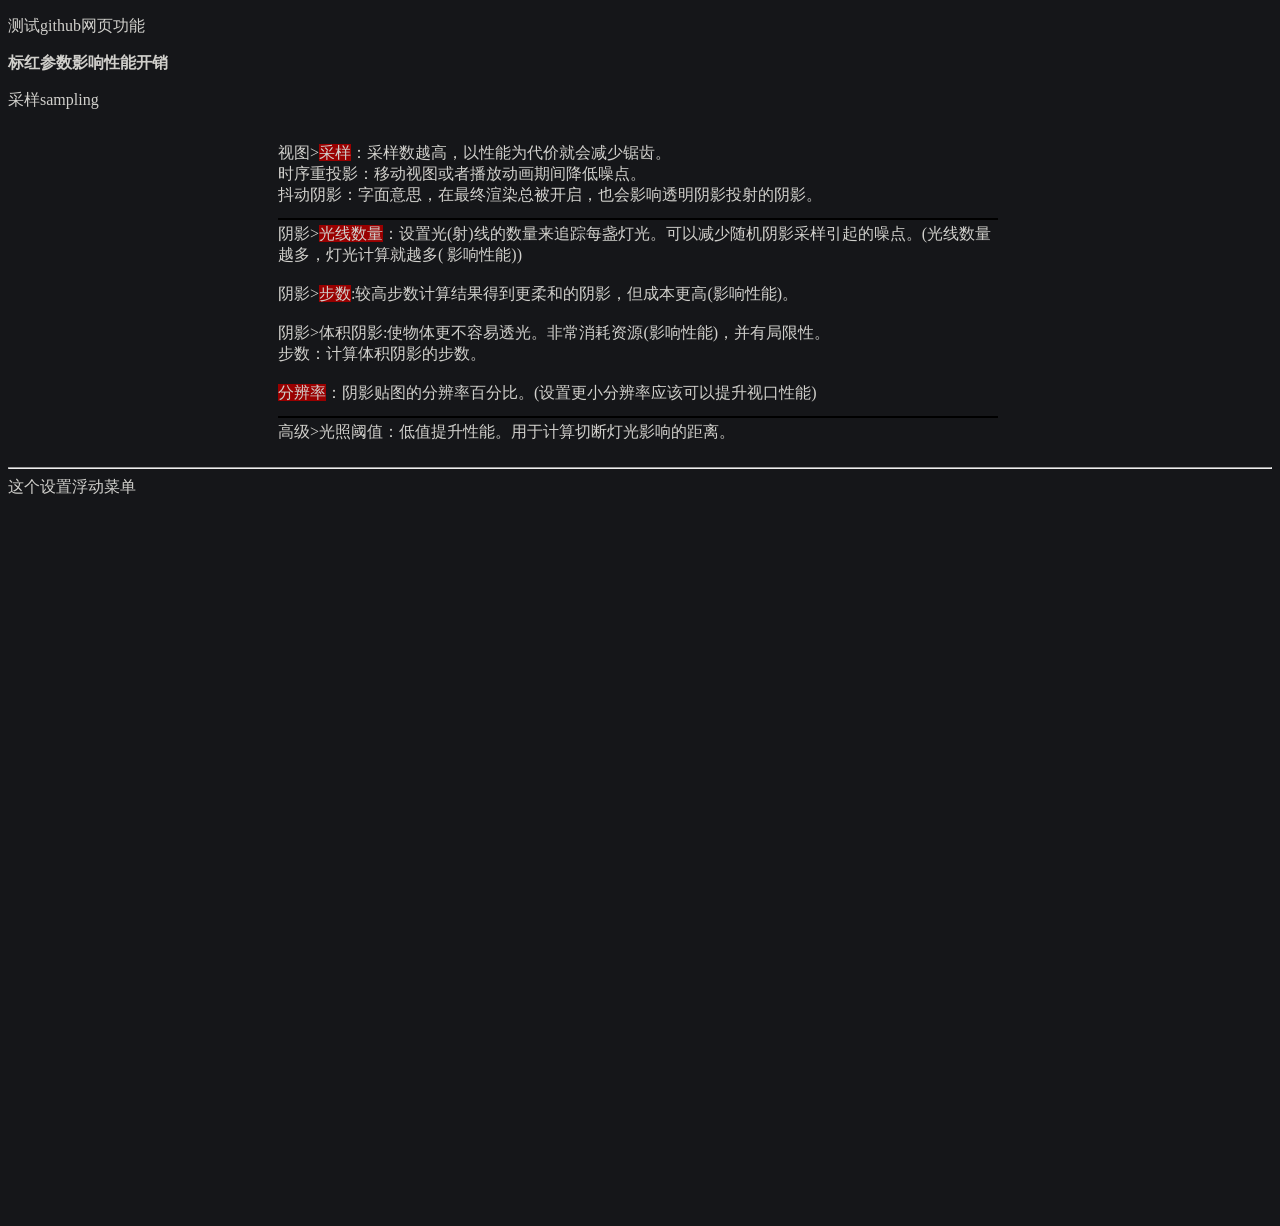
==== index.html @ 831bd13d "updat html2" ====
<!DOCTYPE html>
<!-- saved from url=(0074)http://127.0.0.1:8848/ZenUV%E7%BD%91%E9%A1%B5%E6%96%87%E6%A1%A3/index.html -->
<html><head><meta http-equiv="Content-Type" content="text/html; charset=UTF-8"><style class="darkreader darkreader--fallback" media="screen"></style><style class="darkreader darkreader--text" media="screen"></style><style class="darkreader darkreader--invert" media="screen"></style><style class="darkreader darkreader--inline" media="screen">[data-darkreader-inline-bgcolor] {
  background-color: var(--darkreader-inline-bgcolor) !important;
}
[data-darkreader-inline-bgimage] {
  background-image: var(--darkreader-inline-bgimage) !important;
}
[data-darkreader-inline-border] {
  border-color: var(--darkreader-inline-border) !important;
}
[data-darkreader-inline-border-bottom] {
  border-bottom-color: var(--darkreader-inline-border-bottom) !important;
}
[data-darkreader-inline-border-left] {
  border-left-color: var(--darkreader-inline-border-left) !important;
}
[data-darkreader-inline-border-right] {
  border-right-color: var(--darkreader-inline-border-right) !important;
}
[data-darkreader-inline-border-top] {
  border-top-color: var(--darkreader-inline-border-top) !important;
}
[data-darkreader-inline-boxshadow] {
  box-shadow: var(--darkreader-inline-boxshadow) !important;
}
[data-darkreader-inline-color] {
  color: var(--darkreader-inline-color) !important;
}
[data-darkreader-inline-fill] {
  fill: var(--darkreader-inline-fill) !important;
}
[data-darkreader-inline-stroke] {
  stroke: var(--darkreader-inline-stroke) !important;
}
[data-darkreader-inline-outline] {
  outline-color: var(--darkreader-inline-outline) !important;
}</style><style class="darkreader darkreader--user-agent" media="screen">html {
    background-color: #151619 !important;
}
html, body, input, textarea, select, button {
    background-color: #151619;
}
html, body, input, textarea, select, button {
    border-color: #4e4e4e;
    color: #d1d0cc;
}
a {
    color: #2e83e6;
}
table {
    border-color: #444444;
}
::placeholder {
    color: #a7a29b;
}
::selection {
    background-color: #0053b8;
    color: #e6e6e6;
}
::-moz-selection {
    background-color: #0053b8;
    color: #e6e6e6;
}
input:-webkit-autofill,
textarea:-webkit-autofill,
select:-webkit-autofill {
    background-color: #4c5200 !important;
    color: #d1d0cc !important;
}
::-webkit-scrollbar {
    background-color: #18191e;
    color: #b0ada7;
}
::-webkit-scrollbar-thumb {
    background-color: #21262e;
}
::-webkit-scrollbar-thumb:hover {
    background-color: #262d38;
}
::-webkit-scrollbar-thumb:active {
    background-color: #2b3747;
}
::-webkit-scrollbar-corner {
    background-color: #151619;
}
* {
    scrollbar-color: #21262e #18191e;
}</style>
		
		<title></title>
		<style>
		  .container {
		    display: flex;
		    align-items:flex-start;
		  }
		  
		  .border-box {
		    border-bottom: 2px solid black; /* 设置边框样式 */
		    height: 2px; /* 设置高度 */
		    width: 720px; /* 设置宽度 */
		    display: inline-block; /* 使div作为行内块显示 */
		  }
		  
		  img {
		    margin-right: 20px; /* 控制图像和文本之间的距离 */
		  }
		  
		  .scroller {
		                width: 720px;
		                height: 300px;
		                overflow-y: scroll;
		                scrollbar-color: rebeccapurple green;
		                scrollbar-width: thin;
		              }
		  .centered-content {
		      width: 90%; /* 设置内容区域的宽度 */
		      margin-left: auto; /* 左边距设置为自动 */
		      margin-right: auto; /* 右边距设置为自动 */
		    }

		</style><style class="darkreader darkreader--sync" media="screen"></style>
	<style class="darkreader darkreader--override" media="screen">.jfk-bubble {
    background-color: #000000 !important;
}
.vimvixen-hint {
    background-color: #6f4b00 !important;
    border-color: #c29e11 !important;
    color: #dbd1b4 !important;
}</style></head>
	<body>

		<p>测试github网页功能 <!-- <a href="1.png" download>下载文件</a> --></p>
		<p><strong>标红参数影响性能开销</strong></p>
		<p>采样sampling</p>
		<div class="container">
		  
		  <img src="./index_files/sampling.png" alt="示例图片" title="采样" width="250px">
		
		  <p class="scroller">
			  视图&gt;<span style="background-color: rgb(170, 0, 0); --darkreader-inline-bgcolor: #990000;" data-darkreader-inline-bgcolor="">采样</span>：采样数越高，以性能为代价就会减少锯齿。<br>
			  时序重投影：移动视图或者播放动画期间降低噪点。<br>
			  抖动阴影：字面意思，在最终渲染总被开启，也会影响透明阴影投射的阴影。<br>
			  <span class="border-box"></span>
			  阴影&gt;<span style="background-color: rgb(170, 0, 0); --darkreader-inline-bgcolor: #990000;" data-darkreader-inline-bgcolor="">光线数量</span>：设置光(射)线的数量来追踪每盏灯光。可以减少随机阴影采样引起的噪点。(光线数量越多，灯光计算就越多( 影响性能))<br><br>
			  阴影&gt;<span style="background-color: rgb(170, 0, 0); --darkreader-inline-bgcolor: #990000;" data-darkreader-inline-bgcolor="">步数</span>:较高步数计算结果得到更柔和的阴影，但成本更高(影响性能)。<br><br>
			  阴影&gt;体积阴影:使物体更不容易透光。非常消耗资源(影响性能)，并有局限性。<br>步数：计算体积阴影的步数。<br><br>
			  <span style="background-color: rgb(170, 0, 0); --darkreader-inline-bgcolor: #990000;" data-darkreader-inline-bgcolor="">分辨率</span>：阴影贴图的分辨率百分比。(设置更小分辨率应该可以提升视口性能)
			  <span class="border-box"></span>
			  高级&gt;光照阈值：低值提升性能。用于计算切断灯光影响的距离。<br><br><br><br><br><br><br><br><br><br>
		  </p>

		</div>
		<hr>
		<div>这个设置浮动菜单</div>
<br><br><br><br><br><br><br><br><br><br><br><br><br><br><br><br><br><br><br><br><br><br><br><br><br><br><br><br><br><br><br><br><br><br><br><br><br><br><br><br>
	<script>document.write('<script src="//' + (location.host || 'localhost').split(':')[0] + ':35929/livereload.js?snipver=1"></' + 'script>')</script><script src="./index_files/livereload.js.下载"></script><script>document.addEventListener('LiveReloadDisconnect', function() { setTimeout(function() { window.location.reload(); }, 500); })</script>

</body></html>
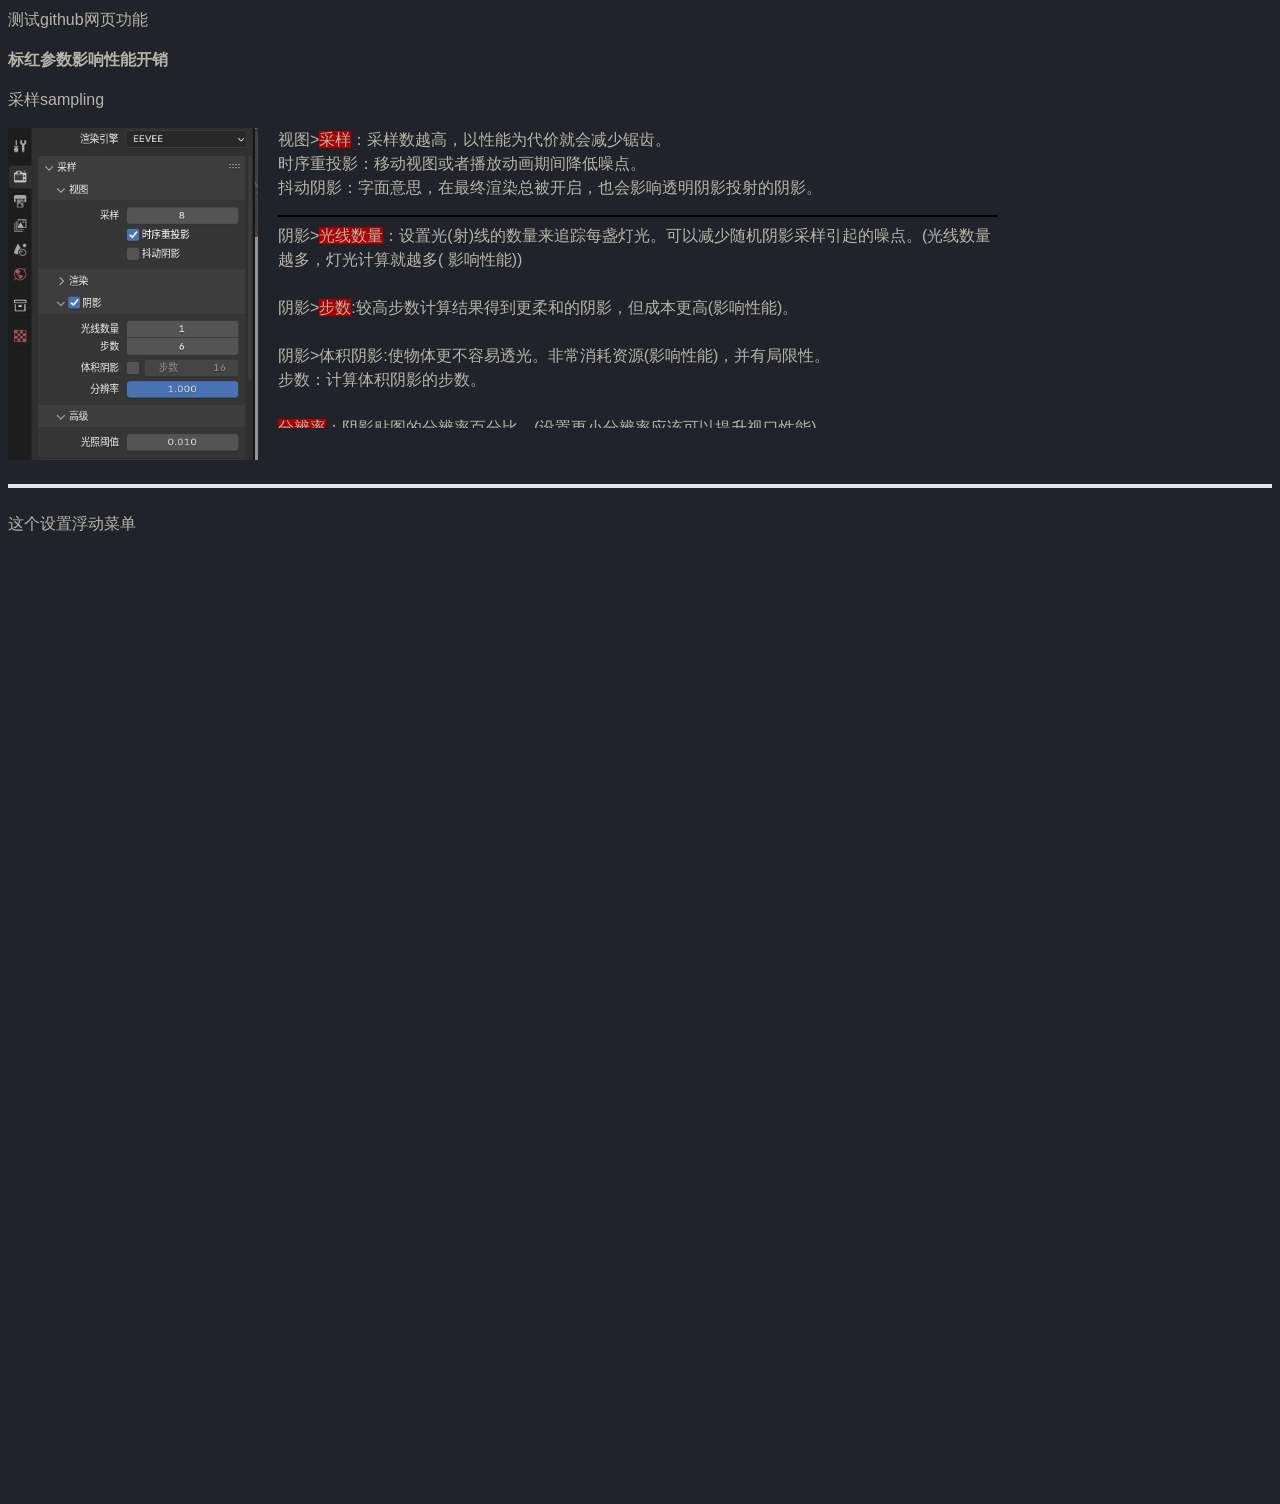
==== commit 1c854d31: "update html3" ====
--- a/index.html
+++ b/index.html
@@ -1,159 +1,70 @@
 <!DOCTYPE html>
-<!-- saved from url=(0074)http://127.0.0.1:8848/ZenUV%E7%BD%91%E9%A1%B5%E6%96%87%E6%A1%A3/index.html -->
-<html><head><meta http-equiv="Content-Type" content="text/html; charset=UTF-8"><style class="darkreader darkreader--fallback" media="screen"></style><style class="darkreader darkreader--text" media="screen"></style><style class="darkreader darkreader--invert" media="screen"></style><style class="darkreader darkreader--inline" media="screen">[data-darkreader-inline-bgcolor] {
-  background-color: var(--darkreader-inline-bgcolor) !important;
-}
-[data-darkreader-inline-bgimage] {
-  background-image: var(--darkreader-inline-bgimage) !important;
-}
-[data-darkreader-inline-border] {
-  border-color: var(--darkreader-inline-border) !important;
-}
-[data-darkreader-inline-border-bottom] {
-  border-bottom-color: var(--darkreader-inline-border-bottom) !important;
-}
-[data-darkreader-inline-border-left] {
-  border-left-color: var(--darkreader-inline-border-left) !important;
-}
-[data-darkreader-inline-border-right] {
-  border-right-color: var(--darkreader-inline-border-right) !important;
-}
-[data-darkreader-inline-border-top] {
-  border-top-color: var(--darkreader-inline-border-top) !important;
-}
-[data-darkreader-inline-boxshadow] {
-  box-shadow: var(--darkreader-inline-boxshadow) !important;
-}
-[data-darkreader-inline-color] {
-  color: var(--darkreader-inline-color) !important;
-}
-[data-darkreader-inline-fill] {
-  fill: var(--darkreader-inline-fill) !important;
-}
-[data-darkreader-inline-stroke] {
-  stroke: var(--darkreader-inline-stroke) !important;
-}
-[data-darkreader-inline-outline] {
-  outline-color: var(--darkreader-inline-outline) !important;
-}</style><style class="darkreader darkreader--user-agent" media="screen">html {
-    background-color: #151619 !important;
-}
-html, body, input, textarea, select, button {
-    background-color: #151619;
-}
-html, body, input, textarea, select, button {
-    border-color: #4e4e4e;
-    color: #d1d0cc;
-}
-a {
-    color: #2e83e6;
-}
-table {
-    border-color: #444444;
-}
-::placeholder {
-    color: #a7a29b;
-}
-::selection {
-    background-color: #0053b8;
-    color: #e6e6e6;
-}
-::-moz-selection {
-    background-color: #0053b8;
-    color: #e6e6e6;
-}
-input:-webkit-autofill,
-textarea:-webkit-autofill,
-select:-webkit-autofill {
-    background-color: #4c5200 !important;
-    color: #d1d0cc !important;
-}
-::-webkit-scrollbar {
-    background-color: #18191e;
-    color: #b0ada7;
-}
-::-webkit-scrollbar-thumb {
-    background-color: #21262e;
-}
-::-webkit-scrollbar-thumb:hover {
-    background-color: #262d38;
-}
-::-webkit-scrollbar-thumb:active {
-    background-color: #2b3747;
-}
-::-webkit-scrollbar-corner {
-    background-color: #151619;
-}
-* {
-    scrollbar-color: #21262e #18191e;
-}</style>
-		
-		<title></title>
-		<style>
-		  .container {
-		    display: flex;
-		    align-items:flex-start;
-		  }
-		  
-		  .border-box {
-		    border-bottom: 2px solid black; /* 设置边框样式 */
-		    height: 2px; /* 设置高度 */
-		    width: 720px; /* 设置宽度 */
-		    display: inline-block; /* 使div作为行内块显示 */
-		  }
-		  
-		  img {
-		    margin-right: 20px; /* 控制图像和文本之间的距离 */
-		  }
-		  
-		  .scroller {
-		                width: 720px;
-		                height: 300px;
-		                overflow-y: scroll;
-		                scrollbar-color: rebeccapurple green;
-		                scrollbar-width: thin;
-		              }
-		  .centered-content {
-		      width: 90%; /* 设置内容区域的宽度 */
-		      margin-left: auto; /* 左边距设置为自动 */
-		      margin-right: auto; /* 右边距设置为自动 */
-		    }
-
-		</style><style class="darkreader darkreader--sync" media="screen"></style>
-	<style class="darkreader darkreader--override" media="screen">.jfk-bubble {
-    background-color: #000000 !important;
-}
-.vimvixen-hint {
-    background-color: #6f4b00 !important;
-    border-color: #c29e11 !important;
-    color: #dbd1b4 !important;
-}</style></head>
-	<body>
-
-		<p>测试github网页功能 <!-- <a href="1.png" download>下载文件</a> --></p>
-		<p><strong>标红参数影响性能开销</strong></p>
-		<p>采样sampling</p>
-		<div class="container">
-		  
-		  <img src="./index_files/sampling.png" alt="示例图片" title="采样" width="250px">
-		
-		  <p class="scroller">
-			  视图&gt;<span style="background-color: rgb(170, 0, 0); --darkreader-inline-bgcolor: #990000;" data-darkreader-inline-bgcolor="">采样</span>：采样数越高，以性能为代价就会减少锯齿。<br>
-			  时序重投影：移动视图或者播放动画期间降低噪点。<br>
-			  抖动阴影：字面意思，在最终渲染总被开启，也会影响透明阴影投射的阴影。<br>
-			  <span class="border-box"></span>
-			  阴影&gt;<span style="background-color: rgb(170, 0, 0); --darkreader-inline-bgcolor: #990000;" data-darkreader-inline-bgcolor="">光线数量</span>：设置光(射)线的数量来追踪每盏灯光。可以减少随机阴影采样引起的噪点。(光线数量越多，灯光计算就越多( 影响性能))<br><br>
-			  阴影&gt;<span style="background-color: rgb(170, 0, 0); --darkreader-inline-bgcolor: #990000;" data-darkreader-inline-bgcolor="">步数</span>:较高步数计算结果得到更柔和的阴影，但成本更高(影响性能)。<br><br>
-			  阴影&gt;体积阴影:使物体更不容易透光。非常消耗资源(影响性能)，并有局限性。<br>步数：计算体积阴影的步数。<br><br>
-			  <span style="background-color: rgb(170, 0, 0); --darkreader-inline-bgcolor: #990000;" data-darkreader-inline-bgcolor="">分辨率</span>：阴影贴图的分辨率百分比。(设置更小分辨率应该可以提升视口性能)
-			  <span class="border-box"></span>
-			  高级&gt;光照阈值：低值提升性能。用于计算切断灯光影响的距离。<br><br><br><br><br><br><br><br><br><br>
-		  </p>
-
-		</div>
-		<hr>
-		<div>这个设置浮动菜单</div>
+<html>
+	<head>
+		<meta charset="utf-8">
+		<title></title>
+		<!-- <link rel="stylesheet" href="index_files/css/style.css" type="text/css" charset="UTF-8" /> -->
+		<link rel="stylesheet" href="index_files/css/atomonedark.css" type="text/css" charset="UTF-8" />
+		<!-- <link rel="stylesheet" href="index_files/css/prism.css" type="text/css" charset="UTF-8" />
+		 -->
+		
+		<style >
+		  .container {
+		    display: flex;
+		    align-items:flex-start;
+		  }
+		  
+		  .border-box {
+		    border-bottom: 2px solid black; /* 设置边框样式 */
+		    height: 2px; /* 设置高度 */
+		    width: 720px; /* 设置宽度 */
+		    display: inline-block; /* 使div作为行内块显示 */
+		  }
+		  
+		  img {
+		    margin-right: 20px; /* 控制图像和文本之间的距离 */
+		  }
+		  
+		  .scroller {
+		                width: 720px;
+		                height: 300px;
+		                overflow-y: scroll;
+		                scrollbar-color: rebeccapurple green;
+		                scrollbar-width: thin;
+		              }
+		  .centered-content {
+		      width: 90%; /* 设置内容区域的宽度 */
+		      margin-left: auto; /* 左边距设置为自动 */
+		      margin-right: auto; /* 右边距设置为自动 */
+		    }
+
+		</style>
+	</head>
+	<body class='markdown-body'>
+
+		<p>测试github网页功能 <!-- <a href="1.png" download>下载文件</a> --></p>
+		<p><strong>标红参数影响性能开销</strong></p>
+		<p>采样sampling</p>
+		<div class="container">
+		  
+		  <img src="index_files/img/sampling.png" alt="示例图片" title="采样" width="250px">
+		
+		  <p class="scroller" class="container1">
+			  视图><span style="background-color:#aa0000">采样</span>：采样数越高，以性能为代价就会减少锯齿。<br>
+			  时序重投影：移动视图或者播放动画期间降低噪点。<br>
+			  抖动阴影：字面意思，在最终渲染总被开启，也会影响透明阴影投射的阴影。<br>
+			  <span class="border-box"></span>
+			  阴影><span style="background-color:#aa0000">光线数量</span>：设置光(射)线的数量来追踪每盏灯光。可以减少随机阴影采样引起的噪点。(光线数量越多，灯光计算就越多( 影响性能))<br><br>
+			  阴影><span style="background-color:#aa0000">步数</span>:较高步数计算结果得到更柔和的阴影，但成本更高(影响性能)。<br><br>
+			  阴影>体积阴影:使物体更不容易透光。非常消耗资源(影响性能)，并有局限性。<br>步数：计算体积阴影的步数。<br><br>
+			  <span style="background-color:#aa0000">分辨率</span>：阴影贴图的分辨率百分比。(设置更小分辨率应该可以提升视口性能)
+			  <span class="border-box"></span>
+			  高级>光照阈值：低值提升性能。用于计算切断灯光影响的距离。<br><br><br><br><br><br><br><br><br><br>
+		  </p>
+
+		</div>
+		<hr>
+		<div>这个设置浮动菜单</div>
 <br><br><br><br><br><br><br><br><br><br><br><br><br><br><br><br><br><br><br><br><br><br><br><br><br><br><br><br><br><br><br><br><br><br><br><br><br><br><br><br>
-	<script>document.write('<script src="//' + (location.host || 'localhost').split(':')[0] + ':35929/livereload.js?snipver=1"></' + 'script>')</script><script src="./index_files/livereload.js.下载"></script><script>document.addEventListener('LiveReloadDisconnect', function() { setTimeout(function() { window.location.reload(); }, 500); })</script>
-
-</body></html>+	</body>
+</html>
--- a/index_files/css/atomonedark.css
+++ b/index_files/css/atomonedark.css
@@ -0,0 +1,703 @@
+@font-face {
+  font-family: octicons-link;
+  src: url([data-uri]) format('woff');
+}
+
+.markdown-body {
+  -ms-text-size-adjust: 100%;
+  -webkit-text-size-adjust: 100%;
+  line-height: 1.5;
+  color: rgb(185, 179, 170);
+  font-family: -apple-system, BlinkMacSystemFont, "Segoe UI", Helvetica, Arial, sans-serif, "Apple Color Emoji", "Segoe UI Emoji", "Segoe UI Symbol","微软雅黑";
+  font-size: 16px;
+  line-height: 1.5;
+  word-wrap: break-word;
+  background-color: rgb(32, 35, 42);
+}
+
+.markdown-body .pl-c {
+  color: #6a737d;
+}
+
+.markdown-body .pl-c1,
+.markdown-body .pl-s .pl-v {
+  color: #005cc5;
+}
+
+.markdown-body .pl-e,
+.markdown-body .pl-en {
+  color: #6f42c1;
+}
+
+.markdown-body .pl-smi,
+.markdown-body .pl-s .pl-s1 {
+  color: #24292e;
+}
+
+.markdown-body .pl-ent {
+  color: #22863a;
+}
+
+.markdown-body .pl-k {
+  color: #d73a49;
+}
+
+.markdown-body .pl-s,
+.markdown-body .pl-pds,
+.markdown-body .pl-s .pl-pse .pl-s1,
+.markdown-body .pl-sr,
+.markdown-body .pl-sr .pl-cce,
+.markdown-body .pl-sr .pl-sre,
+.markdown-body .pl-sr .pl-sra {
+  color: #032f62;
+}
+
+.markdown-body .pl-v,
+.markdown-body .pl-smw {
+  color: #e36209;
+}
+
+.markdown-body .pl-bu {
+  color: #b31d28;
+}
+
+.markdown-body .pl-ii {
+  color: #fafbfc;
+  background-color: #b31d28;
+}
+
+.markdown-body .pl-c2 {
+  color: #fafbfc;
+  background-color: #d73a49;
+}
+
+.markdown-body .pl-c2::before {
+  content: "^M";
+}
+
+.markdown-body .pl-sr .pl-cce {
+  font-weight: bold;
+  color: #22863a;
+}
+
+.markdown-body .pl-ml {
+  color: #735c0f;
+}
+
+.markdown-body .pl-mh,
+.markdown-body .pl-mh .pl-en,
+.markdown-body .pl-ms {
+  font-weight: bold;
+  color: #005cc5;
+}
+
+.markdown-body .pl-mi {
+  font-style: italic;
+  color: #24292e;
+}
+
+.markdown-body .pl-mb {
+  font-weight: bold;
+  color: #24292e;
+}
+
+.markdown-body .pl-md {
+  color: #b31d28;
+  background-color: #ffeef0;
+}
+
+.markdown-body .pl-mi1 {
+  color: #22863a;
+  background-color: #f0fff4;
+}
+
+.markdown-body .pl-mc {
+  color: #e36209;
+  background-color: #ffebda;
+}
+
+.markdown-body .pl-mi2 {
+  color: #f6f8fa;
+  background-color: #005cc5;
+}
+
+.markdown-body .pl-mdr {
+  font-weight: bold;
+  color: #6f42c1;
+}
+
+.markdown-body .pl-ba {
+  color: #586069;
+}
+
+.markdown-body .pl-sg {
+  color: #959da5;
+}
+
+.markdown-body .pl-corl {
+  text-decoration: underline;
+  color: #032f62;
+}
+
+.markdown-body .octicon {
+  display: inline-block;
+  vertical-align: text-top;
+  fill: currentColor;
+}
+
+.markdown-body a {
+  background-color: transparent;
+}
+
+.markdown-body a:active,
+.markdown-body a:hover {
+  outline-width: 0;
+}
+
+.markdown-body strong {
+  font-weight: inherit;
+}
+
+.markdown-body strong {
+  font-weight: bolder;
+}
+
+.markdown-body h1 {
+  font-size: 2em;
+  margin: 0.67em 0;
+}
+
+.markdown-body img {
+  border-style: none;
+}
+
+.markdown-body code,
+.markdown-body kbd,
+.markdown-body pre {
+  font-family: monospace, monospace;
+  font-size: 1em;
+}
+
+.markdown-body hr {
+  box-sizing: content-box;
+  height: 0;
+  overflow: visible;
+}
+
+.markdown-body input {
+  font: inherit;
+  margin: 0;
+}
+
+.markdown-body input {
+  overflow: visible;
+}
+
+.markdown-body [type="checkbox"] {
+  box-sizing: border-box;
+  padding: 0;
+}
+
+.markdown-body * {
+  box-sizing: border-box;
+}
+
+.markdown-body input {
+  font-family: inherit;
+  font-size: inherit;
+  line-height: inherit;
+}
+
+.markdown-body a {
+  color: #528bff;
+  text-decoration: none;
+}
+
+.markdown-body a:hover {
+  text-decoration: underline;
+}
+
+.markdown-body strong {
+  font-weight: 600;
+  color: #fffff;
+}
+
+.markdown-body hr {
+  height: 0;
+  margin: 15px 0;
+  overflow: hidden;
+  background: transparent;
+  border: 0;
+  border-bottom: 1px solid #dfe2e5;
+}
+
+.markdown-body hr::before {
+  display: table;
+  content: "";
+}
+
+.markdown-body hr::after {
+  display: table;
+  clear: both;
+  content: "";
+}
+
+.markdown-body table {
+  border-spacing: 0;
+  border-collapse: collapse;
+}
+
+.markdown-body td,
+.markdown-body th {
+  padding: 0;
+}
+
+.markdown-body h1,
+.markdown-body h2,
+.markdown-body h3,
+.markdown-body h4,
+.markdown-body h5,
+.markdown-body h6 {
+  margin-top: 0;
+  margin-bottom: 0;
+}
+
+.markdown-body h1 {
+  font-size: 32px;
+  font-weight: 600;
+}
+
+.markdown-body h2 {
+  font-size: 24px;
+  font-weight: 600;
+}
+
+.markdown-body h3 {
+  font-size: 20px;
+  font-weight: 600;
+}
+
+.markdown-body h4 {
+  font-size: 16px;
+  font-weight: 600;
+}
+
+.markdown-body h5 {
+  font-size: 14px;
+  font-weight: 600;
+}
+
+.markdown-body h6 {
+  font-size: 12px;
+  font-weight: 600;
+}
+
+.markdown-body p {
+  margin-top: 0;
+  margin-bottom: 10px;
+}
+
+.markdown-body blockquote {
+  margin: 0;
+}
+
+.markdown-body ul,
+.markdown-body ol {
+  padding-left: 0;
+  margin-top: 0;
+  margin-bottom: 0;
+}
+
+.markdown-body ol ol,
+.markdown-body ul ol {
+  list-style-type: lower-roman;
+}
+
+.markdown-body ul ul ol,
+.markdown-body ul ol ol,
+.markdown-body ol ul ol,
+.markdown-body ol ol ol {
+  list-style-type: lower-alpha;
+}
+
+.markdown-body dd {
+  margin-left: 0;
+}
+
+.markdown-body code {
+  font-family: "SFMono-Regular", Consolas, "Liberation Mono", Menlo, Courier, monospace;
+  font-size: 12px;
+}
+
+.markdown-body pre {
+  margin-top: 0;
+  margin-bottom: 0;
+  font-family: "SFMono-Regular", Consolas, "Liberation Mono", Menlo, Courier, monospace;
+  font-size: 12px;
+}
+
+.markdown-body .octicon {
+  vertical-align: text-bottom;
+}
+
+.markdown-body .pl-0 {
+  padding-left: 0 !important;
+}
+
+.markdown-body .pl-1 {
+  padding-left: 4px !important;
+}
+
+.markdown-body .pl-2 {
+  padding-left: 8px !important;
+}
+
+.markdown-body .pl-3 {
+  padding-left: 16px !important;
+}
+
+.markdown-body .pl-4 {
+  padding-left: 24px !important;
+}
+
+.markdown-body .pl-5 {
+  padding-left: 32px !important;
+}
+
+.markdown-body .pl-6 {
+  padding-left: 40px !important;
+}
+
+.markdown-body::before {
+  display: table;
+  content: "";
+}
+
+.markdown-body::after {
+  display: table;
+  clear: both;
+  content: "";
+}
+
+.markdown-body>*:first-child {
+  margin-top: 0 !important;
+}
+
+.markdown-body>*:last-child {
+  margin-bottom: 0 !important;
+}
+
+.markdown-body a:not([href]) {
+  color: inherit;
+  text-decoration: none;
+}
+
+.markdown-body .anchor {
+  float: left;
+  padding-right: 4px;
+  margin-left: -20px;
+  line-height: 1;
+}
+
+.markdown-body .anchor:focus {
+  outline: none;
+}
+
+.markdown-body p,
+.markdown-body blockquote,
+.markdown-body ul,
+.markdown-body ol,
+.markdown-body dl,
+.markdown-body table,
+.markdown-body pre {
+  margin-top: 0;
+  margin-bottom: 16px;
+}
+
+.markdown-body hr {
+  height: 0.25em;
+  padding: 0;
+  margin: 24px 0;
+  background-color: #e1e4e8;
+  border: 0;
+}
+
+.markdown-body blockquote {
+  padding: 0 1em;
+  color: rgb(159, 151, 138);
+  border-left: 0.25em solid rgb(56, 61, 63);
+}
+
+.markdown-body blockquote>:first-child {
+  margin-top: 0;
+}
+
+.markdown-body blockquote>:last-child {
+  margin-bottom: 0;
+}
+
+.markdown-body kbd {
+  display: inline-block;
+  padding: 3px 5px;
+  font-size: 11px;
+  line-height: 10px;
+  color: #444d56;
+  vertical-align: middle;
+  background-color: #fafbfc;
+  border: solid 1px #c6cbd1;
+  border-bottom-color: #959da5;
+  border-radius: 3px;
+  box-shadow: inset 0 -1px 0 #959da5;
+}
+
+.markdown-body h1,
+.markdown-body h2,
+.markdown-body h3,
+.markdown-body h4,
+.markdown-body h5,
+.markdown-body h6 {
+  margin-top: 24px;
+  margin-bottom: 16px;
+  font-weight: 600;
+  line-height: 1.25;
+}
+
+.markdown-body h1 .octicon-link,
+.markdown-body h2 .octicon-link,
+.markdown-body h3 .octicon-link,
+.markdown-body h4 .octicon-link,
+.markdown-body h5 .octicon-link,
+.markdown-body h6 .octicon-link {
+  color: #1b1f23;
+  vertical-align: middle;
+  visibility: hidden;
+}
+
+.markdown-body h1:hover .anchor,
+.markdown-body h2:hover .anchor,
+.markdown-body h3:hover .anchor,
+.markdown-body h4:hover .anchor,
+.markdown-body h5:hover .anchor,
+.markdown-body h6:hover .anchor {
+  text-decoration: none;
+}
+
+.markdown-body h1:hover .anchor .octicon-link,
+.markdown-body h2:hover .anchor .octicon-link,
+.markdown-body h3:hover .anchor .octicon-link,
+.markdown-body h4:hover .anchor .octicon-link,
+.markdown-body h5:hover .anchor .octicon-link,
+.markdown-body h6:hover .anchor .octicon-link {
+  visibility: visible;
+}
+
+.markdown-body h1 {
+  padding-bottom: 0.3em;
+  font-size: 2em;
+  border-bottom: 1px solid #eaecef;
+  color: #fff;
+}
+
+.markdown-body h2 {
+  padding-bottom: 0.3em;
+  font-size: 1.5em;
+  border-bottom: 1px solid #eaecef;
+  color: #ffffff;
+}
+
+.markdown-body h3 {
+  font-size: 1.25em;
+  color: #fff;
+}
+
+.markdown-body h4 {
+  font-size: 1em;
+  color: #fff;
+}
+
+.markdown-body h5 {
+  font-size: 0.875em;
+  color: #fff;
+}
+
+.markdown-body h6 {
+  font-size: 0.85em;
+  color: #fff;
+}
+
+.markdown-body ul,
+.markdown-body ol {
+  padding-left: 2em;
+}
+
+.markdown-body ul ul,
+.markdown-body ul ol,
+.markdown-body ol ol,
+.markdown-body ol ul {
+  margin-top: 0;
+  margin-bottom: 0;
+}
+
+.markdown-body li {
+  word-wrap: break-all;
+}
+
+.markdown-body li>p {
+  margin-top: 16px;
+}
+
+.markdown-body li+li {
+  margin-top: 0.25em;
+}
+
+.markdown-body dl {
+  padding: 0;
+}
+
+.markdown-body dl dt {
+  padding: 0;
+  margin-top: 16px;
+  font-size: 1em;
+  font-style: italic;
+  font-weight: 600;
+}
+
+.markdown-body dl dd {
+  padding: 0 16px;
+  margin-bottom: 16px;
+}
+
+.markdown-body table {
+  display: block;
+  width: 100%;
+  overflow: auto;
+  background-color: #282c34;
+}
+
+.markdown-body table th {
+  font-weight: 600;
+  color: #fffff;
+}
+
+.markdown-body table th,
+.markdown-body table td {
+  padding: 6px 13px;
+  border: 1px solid #4b5362;
+}
+
+.markdown-body table tr {
+  border-top: 1px solid #4b5362;
+}
+
+.markdown-body img {
+  max-width: 100%;
+  box-sizing: content-box;
+  background-color: #fff;
+}
+
+.markdown-body img[align=right] {
+  padding-left: 20px;
+}
+
+.markdown-body img[align=left] {
+  padding-right: 20px;
+}
+
+.markdown-body code {
+  padding: 0.2em 0.4em;
+  margin: 0;
+  font-size: 85%;
+  background-color: rgba(27,31,35,0.05);
+  border-radius: 3px;
+  background-color: #3a3f42;
+  color: #fff;
+}
+
+.markdown-body pre {
+  word-wrap: normal;
+}
+
+.markdown-body pre>code {
+  padding: 0;
+  margin: 0;
+  font-size: 100%;
+  word-break: normal;
+  white-space: pre;
+  background: transparent;
+  border: 0;
+}
+
+.markdown-body .highlight {
+  margin-bottom: 16px;
+}
+
+.markdown-body .highlight pre {
+  margin-bottom: 0;
+  word-break: normal;
+}
+
+.markdown-body .highlight pre,
+.markdown-body pre {
+  padding: 16px;
+  overflow: auto;
+  font-size: 85%;
+  line-height: 1.45;
+  background-color: #31363f;
+  border-radius: 3px;
+}
+
+.markdown-body pre code {
+  display: inline;
+  max-width: auto;
+  padding: 0;
+  margin: 0;
+  overflow: visible;
+  line-height: inherit;
+  word-wrap: normal;
+  background-color: transparent;
+  border: 0;
+  color: #abb2bf;
+}
+
+.markdown-body .full-commit .btn-outline:not(:disabled):hover {
+  color: #005cc5;
+  border-color: #005cc5;
+}
+
+.markdown-body kbd {
+  display: inline-block;
+  padding: 3px 5px;
+  font: 11px "SFMono-Regular", Consolas, "Liberation Mono", Menlo, Courier, monospace;
+  line-height: 10px;
+  color: #444d56;
+  vertical-align: middle;
+  background-color: #fafbfc;
+  border: solid 1px #d1d5da;
+  border-bottom-color: #c6cbd1;
+  border-radius: 3px;
+  box-shadow: inset 0 -1px 0 #c6cbd1;
+}
+
+.markdown-body :checked+.radio-label {
+  position: relative;
+  z-index: 1;
+  border-color: #0366d6;
+}
+
+.markdown-body .task-list-item {
+  list-style-type: none;
+}
+
+.markdown-body .task-list-item+.task-list-item {
+  margin-top: 3px;
+}
+
+.markdown-body .task-list-item input {
+  margin: 0 0.2em 0.25em -1.6em;
+  vertical-align: middle;
+}
+
+.markdown-body hr {
+  border-bottom-color: #eee;
+}
+
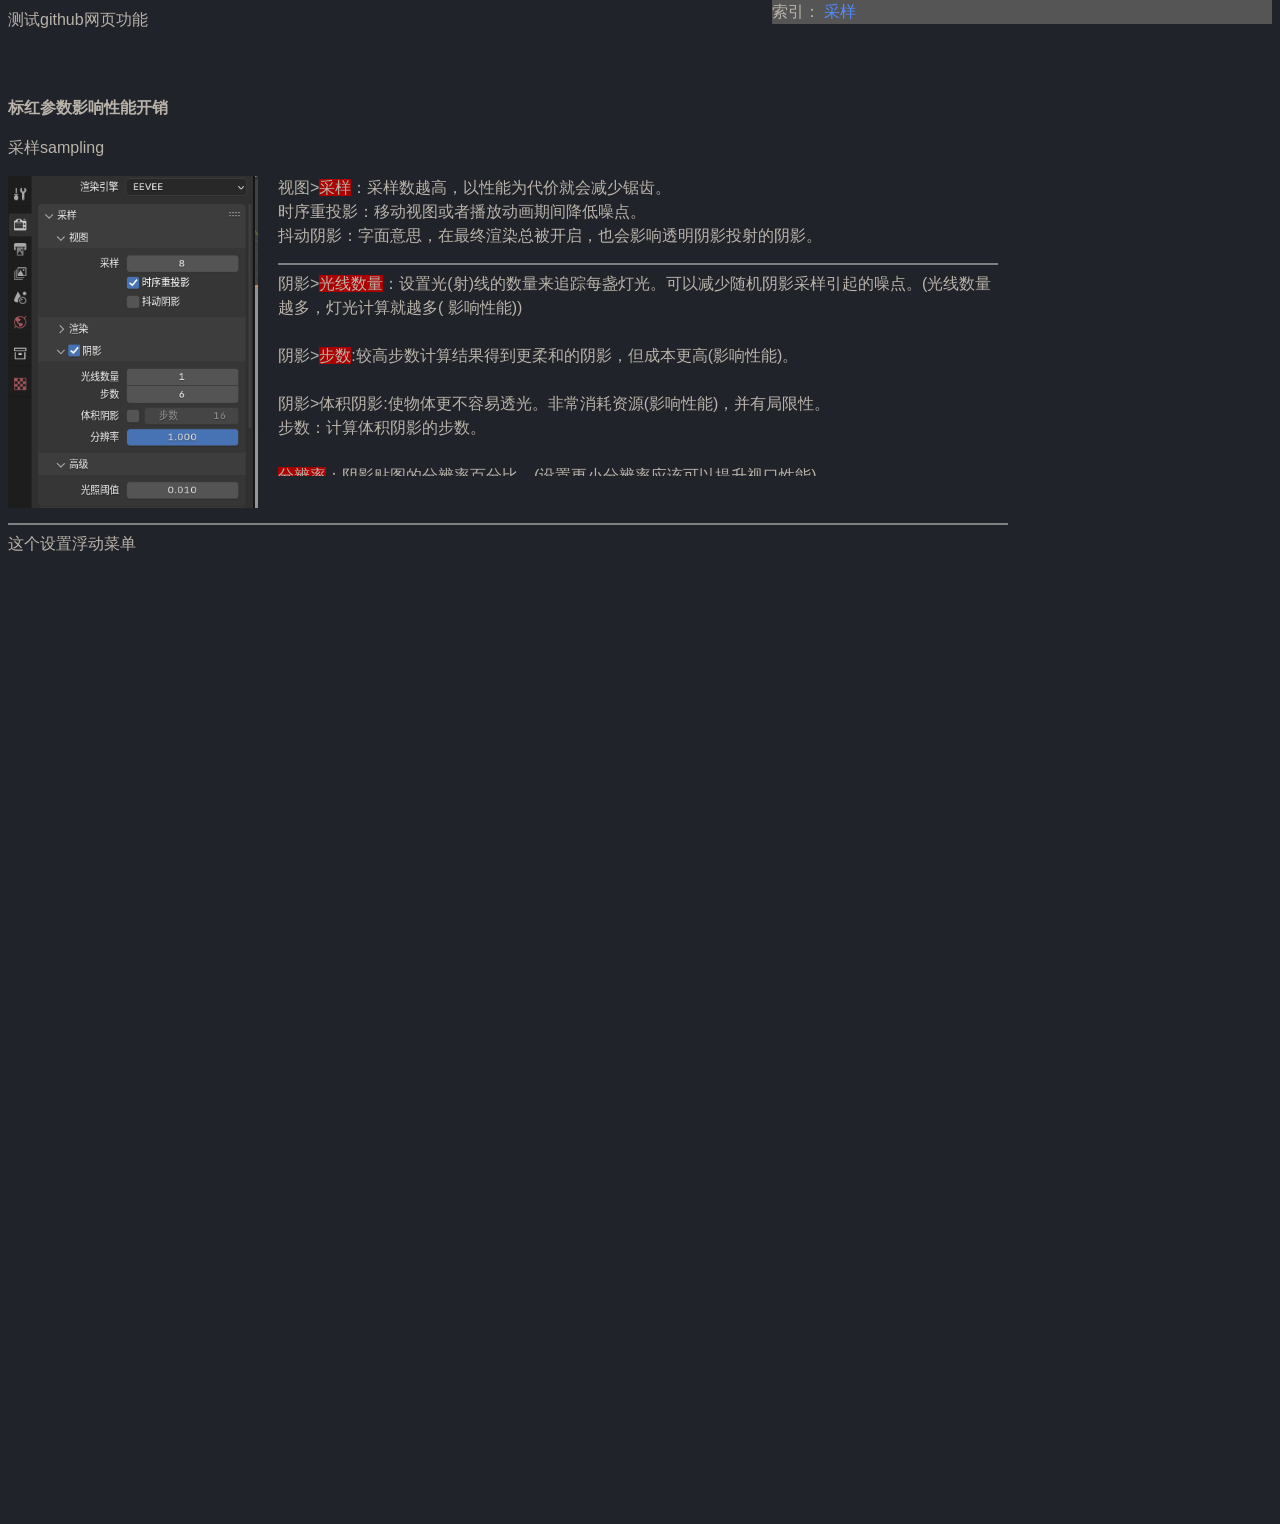
==== commit d679db39: "Add files via upload" ====
--- a/index.html
+++ b/index.html
@@ -15,9 +15,9 @@
 		  }
 		  
 		  .border-box {
-		    border-bottom: 2px solid black; /* 设置边框样式 */
+		    border-bottom: 2px solid gray; /* 设置边框样式 */
 		    height: 2px; /* 设置高度 */
-		    width: 720px; /* 设置宽度 */
+		    width: 1000px; /* 设置宽度 */
 		    display: inline-block; /* 使div作为行内块显示 */
 		  }
 		  
@@ -37,13 +37,35 @@
 		      margin-left: auto; /* 左边距设置为自动 */
 		      margin-right: auto; /* 右边距设置为自动 */
 		    }
+			
+			hr {
+				 background-color: gray;
+			}
+			
+			#fixed-span{
+				position: fixed;
+				top:0px;  /* 距离页面顶部10像素 */
+				right: 8px; /* 距离页面右侧10像素 */
+				background-color: #555555;
+				min-width: 500px;
+				
+				
+			}
 
 		</style>
 	</head>
 	<body class='markdown-body'>
 
 		<p>测试github网页功能 <!-- <a href="1.png" download>下载文件</a> --></p>
+		<span id="fixed-span">
+		索引：
+		<a href="#link1">采样</a>
+	
+		</span>
+		
+		<br><br>
 		<p><strong>标红参数影响性能开销</strong></p>
+		<a name="link1"></a>
 		<p>采样sampling</p>
 		<div class="container">
 		  
@@ -63,7 +85,7 @@
 		  </p>
 
 		</div>
-		<hr>
+		<span class="border-box"></span>
 		<div>这个设置浮动菜单</div>
 <br><br><br><br><br><br><br><br><br><br><br><br><br><br><br><br><br><br><br><br><br><br><br><br><br><br><br><br><br><br><br><br><br><br><br><br><br><br><br><br>
 	</body>
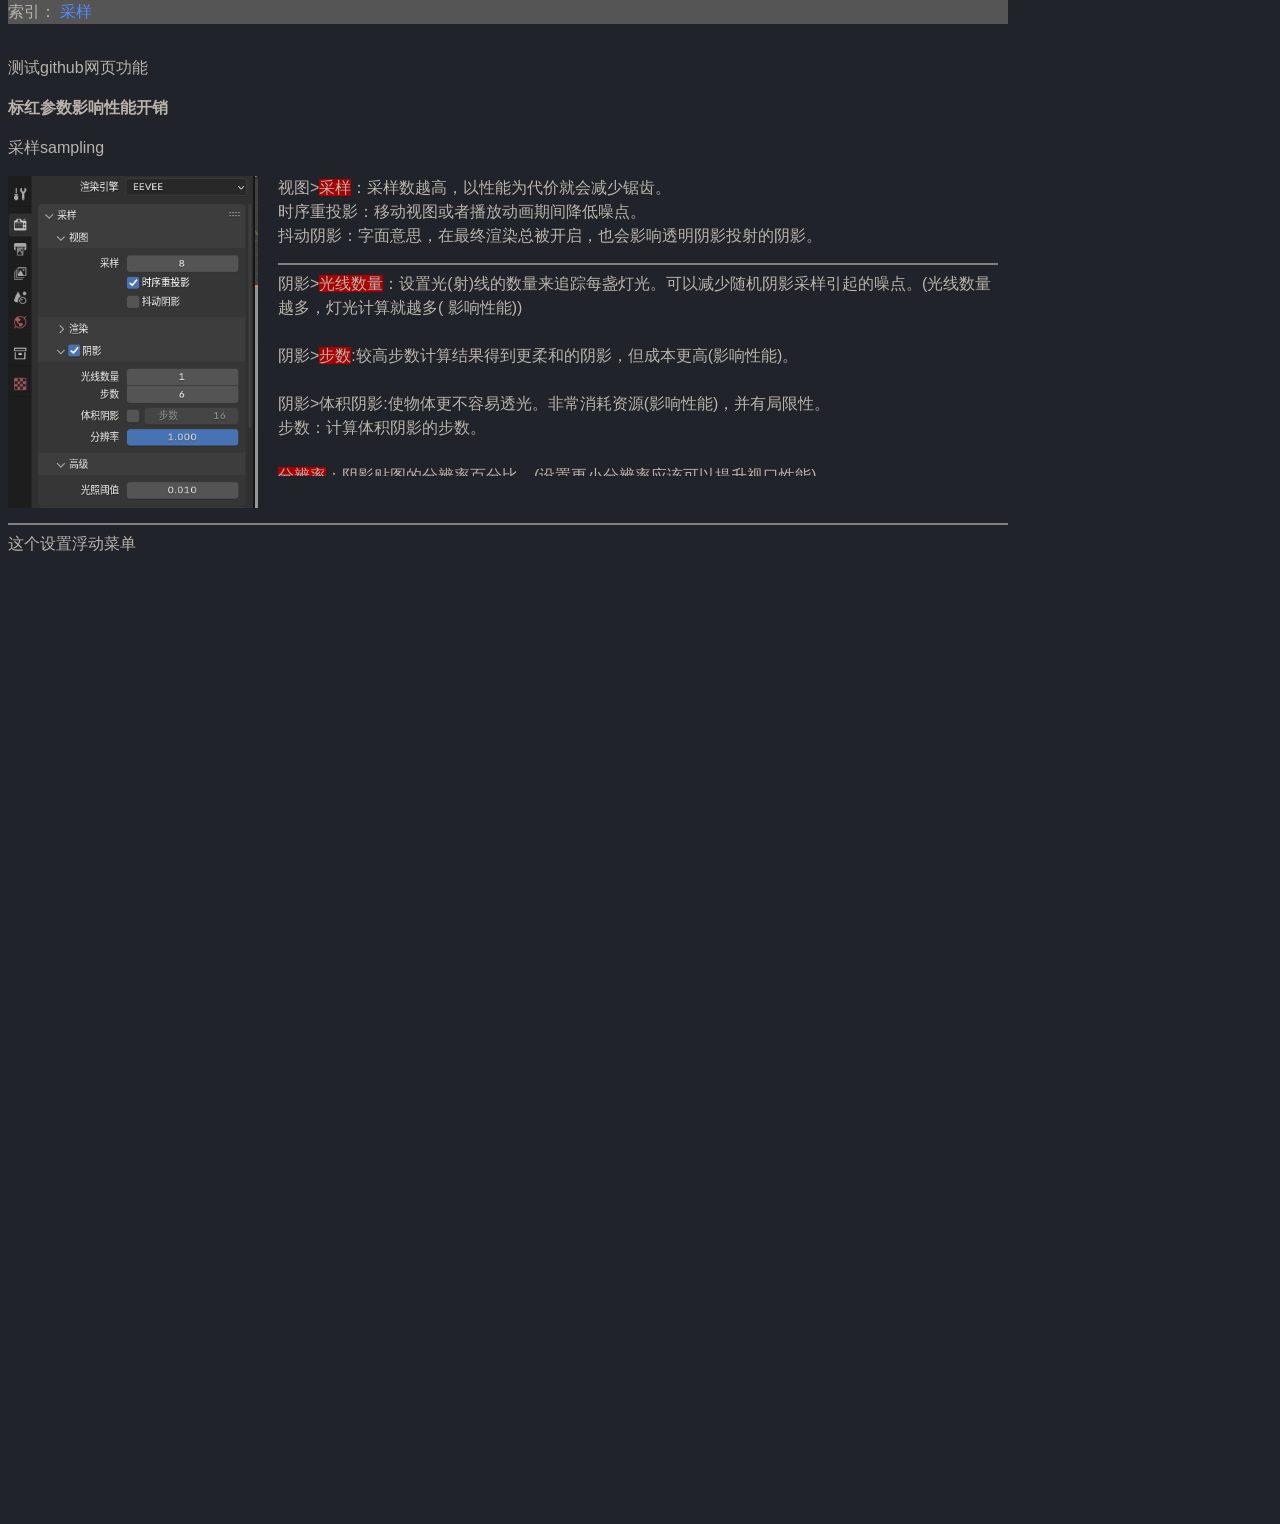
==== commit 8da7116f: "Add files via upload" ====
--- a/index.html
+++ b/index.html
@@ -45,9 +45,9 @@
 			#fixed-span{
 				position: fixed;
 				top:0px;  /* 距离页面顶部10像素 */
-				right: 8px; /* 距离页面右侧10像素 */
+				left: 8px; /* 距离页面右侧10像素 */
 				background-color: #555555;
-				min-width: 500px;
+				min-width: 1000px;
 				
 				
 			}
@@ -55,7 +55,7 @@
 		</style>
 	</head>
 	<body class='markdown-body'>
-
+<br><br>
 		<p>测试github网页功能 <!-- <a href="1.png" download>下载文件</a> --></p>
 		<span id="fixed-span">
 		索引：
@@ -63,7 +63,7 @@
 	
 		</span>
 		
-		<br><br>
+		
 		<p><strong>标红参数影响性能开销</strong></p>
 		<a name="link1"></a>
 		<p>采样sampling</p>
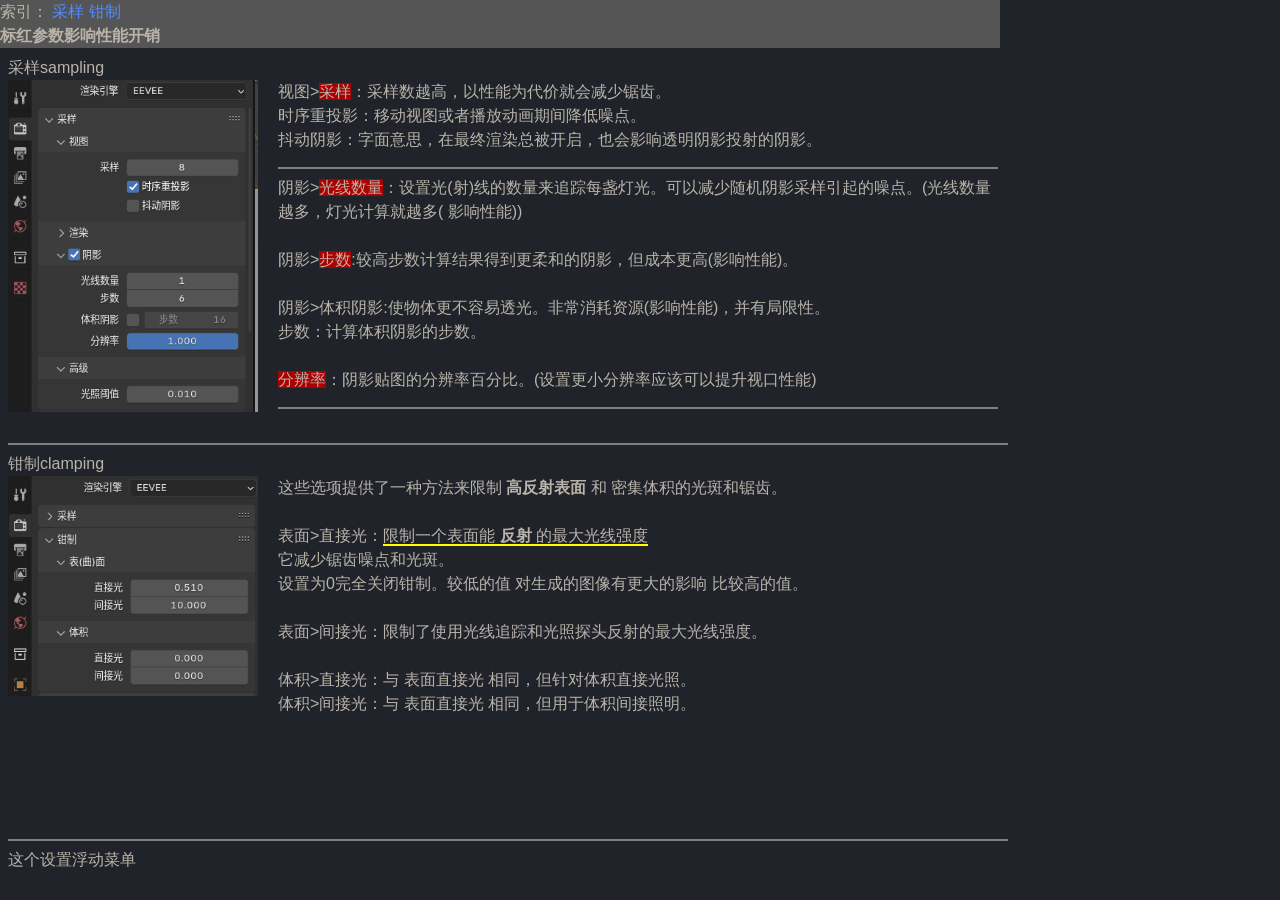
==== commit 0a0dc0d3: "update html" ====
--- a/index.html
+++ b/index.html
@@ -27,16 +27,12 @@
 		  
 		  .scroller {
 		                width: 720px;
-		                height: 300px;
+		                height: 332px;
 		                overflow-y: scroll;
 		                scrollbar-color: rebeccapurple green;
-		                scrollbar-width: thin;
+		                scrollbar-width: 30px;
 		              }
-		  .centered-content {
-		      width: 90%; /* 设置内容区域的宽度 */
-		      margin-left: auto; /* 左边距设置为自动 */
-		      margin-right: auto; /* 右边距设置为自动 */
-		    }
+		 
 			
 			hr {
 				 background-color: gray;
@@ -45,33 +41,44 @@
 			#fixed-span{
 				position: fixed;
 				top:0px;  /* 距离页面顶部10像素 */
-				left: 8px; /* 距离页面右侧10像素 */
+				left: 0px; /* 距离页面右侧10像素 */
 				background-color: #555555;
 				min-width: 1000px;
 				
 				
 			}
+			
+			html {
+			  scroll-behavior: smooth;
+			}
+			 
+			#myAnchor{
+			  display: block;
+			  position: relative;
+			  top: -50px; /* 调整到你希望的位置 */
+			  left: 0;
+			}
 
 		</style>
 	</head>
-	<body class='markdown-body'>
-<br><br>
-		<p>测试github网页功能 <!-- <a href="1.png" download>下载文件</a> --></p>
-		<span id="fixed-span">
+	<body class='markdown-body' style="align-content: center;" >
+
+<span id="fixed-span">
 		索引：
-		<a href="#link1">采样</a>
-	
+		<a  href="#link1">采样</a>
+		<a  href="#link2">钳制</a><br>
+		<strong>标红参数影响性能开销</strong> 
 		</span>
-		
-		
-		<p><strong>标红参数影响性能开销</strong></p>
-		<a name="link1"></a>
-		<p>采样sampling</p>
-		<div class="container">
-		  
+<!-- 		<p>测试github网页功能 <a href="1.png" download>下载文件</a> p> -->
+
+		<a name="link1" id="myAnchor"></a><br><br>
+		<div>采样sampling</div>
+		 
+		<div class="container" >
+			
 		  <img src="index_files/img/sampling.png" alt="示例图片" title="采样" width="250px">
 		
-		  <p class="scroller" class="container1">
+		  <p class="scroller">
 			  视图><span style="background-color:#aa0000">采样</span>：采样数越高，以性能为代价就会减少锯齿。<br>
 			  时序重投影：移动视图或者播放动画期间降低噪点。<br>
 			  抖动阴影：字面意思，在最终渲染总被开启，也会影响透明阴影投射的阴影。<br>
@@ -81,12 +88,34 @@
 			  阴影>体积阴影:使物体更不容易透光。非常消耗资源(影响性能)，并有局限性。<br>步数：计算体积阴影的步数。<br><br>
 			  <span style="background-color:#aa0000">分辨率</span>：阴影贴图的分辨率百分比。(设置更小分辨率应该可以提升视口性能)
 			  <span class="border-box"></span>
-			  高级>光照阈值：低值提升性能。用于计算切断灯光影响的距离。<br><br><br><br><br><br><br><br><br><br>
+			  高级>光照阈值：低值提升性能。用于计算切断灯光影响的距离。
+			  <br><br><br><br><br><br><br><br><br><br>
 		  </p>
-
+		
 		</div>
 		<span class="border-box"></span>
+		
+		<a name="link2" id="myAnchor"></a>
+		<div>钳制clamping</div>
+		 
+		<div class="container" >
+			
+		  <img src="index_files/img/clamping.png" alt="示例图片" title="采样" width="250px">
+		
+		  <p class="scroller">
+			  这些选项提供了一种方法来限制 <strong>高反射表面</strong> 和 密集体积的光斑和锯齿。<br><br>
+			  表面>直接光：<span style="border-bottom:2px solid yellow;">限制一个表面能<strong> 反射 </strong>的最大光线强度</span><br>它减少锯齿噪点和光斑。<br>设置为0完全关闭钳制。较低的值 对生成的图像有更大的影响 比较高的值。<br><br>
+			  表面>间接光：限制了使用光线追踪和光照探头反射的最大光线强度。
+			  <br><br>
+			  体积>直接光：与 表面直接光 相同，但针对体积直接光照。<br>
+			  体积>间接光：与 表面直接光 相同，但用于体积间接照明。
+			  <br><br><br><br><br><br><br><br><br><br>
+		  </p>
+		
+		</div>
+		
+		<span class="border-box"></span>
 		<div>这个设置浮动菜单</div>
-<br><br><br><br><br><br><br><br><br><br><br><br><br><br><br><br><br><br><br><br><br><br><br><br><br><br><br><br><br><br><br><br><br><br><br><br><br><br><br><br>
+		
 	</body>
 </html>
--- a/index_files/css/atomonedark.css
+++ b/index_files/css/atomonedark.css
@@ -228,7 +228,7 @@
   overflow: hidden;
   background: transparent;
   border: 0;
-  border-bottom: 1px solid #dfe2e5;
+  border-bottom: 1px solid #dddddd;
 }
 
 .markdown-body hr::before {
@@ -418,7 +418,7 @@
   height: 0.25em;
   padding: 0;
   margin: 24px 0;
-  background-color: #e1e4e8;
+  background-color: black;
   border: 0;
 }
 
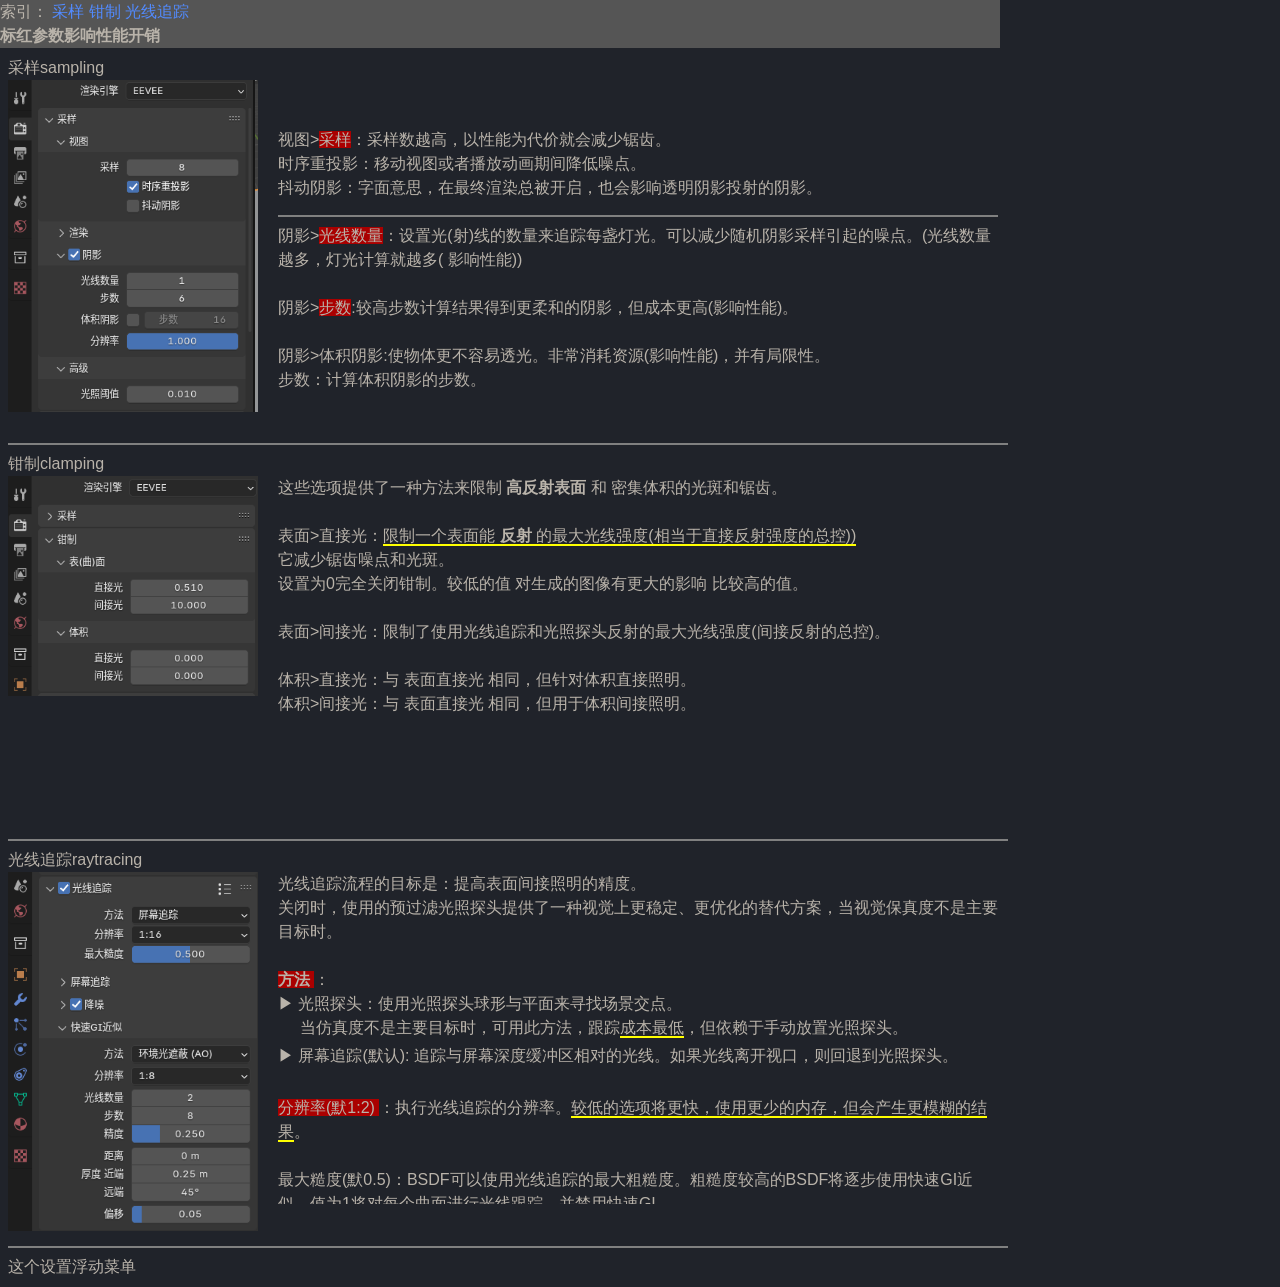
==== commit 2777fc83: "Add files via upload" ====
--- a/index.html
+++ b/index.html
@@ -66,7 +66,8 @@
 <span id="fixed-span">
 		索引：
 		<a  href="#link1">采样</a>
-		<a  href="#link2">钳制</a><br>
+		<a  href="#link2">钳制</a>
+		<a  href="#link3">光线追踪</a><br>
 		<strong>标红参数影响性能开销</strong> 
 		</span>
 <!-- 		<p>测试github网页功能 <a href="1.png" download>下载文件</a> p> -->
@@ -79,6 +80,7 @@
 		  <img src="index_files/img/sampling.png" alt="示例图片" title="采样" width="250px">
 		
 		  <p class="scroller">
+			  <br><br>
 			  视图><span style="background-color:#aa0000">采样</span>：采样数越高，以性能为代价就会减少锯齿。<br>
 			  时序重投影：移动视图或者播放动画期间降低噪点。<br>
 			  抖动阴影：字面意思，在最终渲染总被开启，也会影响透明阴影投射的阴影。<br>
@@ -100,20 +102,78 @@
 		 
 		<div class="container" >
 			
-		  <img src="index_files/img/clamping.png" alt="示例图片" title="采样" width="250px">
+		  <img src="index_files/img/clamping.png" alt="示例图片"w title="采样" width="250px">
 		
 		  <p class="scroller">
 			  这些选项提供了一种方法来限制 <strong>高反射表面</strong> 和 密集体积的光斑和锯齿。<br><br>
-			  表面>直接光：<span style="border-bottom:2px solid yellow;">限制一个表面能<strong> 反射 </strong>的最大光线强度</span><br>它减少锯齿噪点和光斑。<br>设置为0完全关闭钳制。较低的值 对生成的图像有更大的影响 比较高的值。<br><br>
-			  表面>间接光：限制了使用光线追踪和光照探头反射的最大光线强度。
+			  表面>直接光：<span style="border-bottom:2px solid yellow;">限制一个表面能<strong> 反射 </strong>的最大光线强度(相当于直接反射强度的总控))</span><br>它减少锯齿噪点和光斑。<br>设置为0完全关闭钳制。较低的值 对生成的图像有更大的影响 比较高的值。<br><br>
+			  表面>间接光：限制了使用光线追踪和光照探头反射的最大光线强度(间接反射的总控)。
 			  <br><br>
-			  体积>直接光：与 表面直接光 相同，但针对体积直接光照。<br>
+			  体积>直接光：与 表面直接光 相同，但针对体积直接照明。<br>
 			  体积>间接光：与 表面直接光 相同，但用于体积间接照明。
 			  <br><br><br><br><br><br><br><br><br><br>
 		  </p>
 		
 		</div>
+		<span class="border-box"></span>
 		
+		<a name="link3" id="myAnchor"></a>
+		<div>光线追踪raytracing</div>
+		 
+		<div class="container" >
+			
+		  <img src="index_files/img/Raytracing.png" alt="示例图片"w title="采样" width="250px">
+		
+		  <p class="scroller">
+			 光线追踪流程的目标是：提高表面间接照明的精度。<br>关闭时，使用的预过滤光照探头提供了一种视觉上更稳定、更优化的替代方案，当视觉保真度不是主要目标时。<br><br>
+			 <strong><span style="background-color:#aa0000">方法
+</span></strong>：<br>
+			 ▶ 光照探头：使用光照探头球形与平面来寻找场景交点。<br>&nbsp;&nbsp;&nbsp;&nbsp;&nbsp;当仿真度不是主要目标时，可用此方法，跟踪<span style="border-bottom:2px solid yellow;">成本最低</span>，但依赖于手动放置光照探头。<br>
+			 <span style="line-height: 2;">▶ </span>屏幕追踪(默认): 追踪与屏幕深度缓冲区相对的光线。如果光线离开视口，则回退到光照探头。<br><br> 
+			 
+			 <span style="background-color:#aa0000">
+分辨率(默1:2)
+</span>：执行光线追踪的分辨率。<span style="border-bottom:2px solid yellow;">较低的选项将更快，使用更少的内存，但会产生更模糊的结果</span>。<br><br>
+			 
+			 最大糙度(默0.5)：BSDF可以使用光线追踪的最大粗糙度。粗糙度较高的BSDF将逐步使用快速GI近似。<span style="border-bottom:2px solid yellow;">值为1将对每个曲面进行光线跟踪，并禁用快速GI</span>。<br><br>
+			 
+			 <strong>屏幕追踪</strong>：设置控制屏幕空间光线跟踪的行为。<br><br>
+			 ▶ <span style="background-color:#aa0000">精度(默0.25)</span>：增加屏幕空间光线追踪的精度，但降低了最大跟踪距离。<br>&nbsp;&nbsp;&nbsp;&nbsp;&nbsp;<span style="border-bottom:2px solid yellow;">增加精度同时也增加性能成本</span>。<br>
+			 <span style="line-height: 2;">▶ </span>厚（宽）度(默0.2)：在追踪过程中纳入深度缓存器内计算的像素厚度。<br>&nbsp;&nbsp;&nbsp;&nbsp;&nbsp;<span style="border-bottom:2px solid yellow;">较高的数值会将反射像素拉伸并增加闪烁。较低的数值可能会导致物体表面反射被裁剪或消失</span>。<br><br>
+			 <strong>降噪</strong>：从原始光线追踪输出中减少噪点量。<br><br>
+			 空间重复：重复使用来自相邻像素的光线。可能会在表面上引入一些漏光。<br>
+			 时序累积:通过重新投影最后的光线追踪结果来累积样本。这会去除光斑，但也会引入颜色偏差。<span style="border-bottom:2px solid yellow;">有助于视口时域稳定性和使渲染更快收敛</span>。人话总结：使用这个渲染速度快，能去除光斑。<br>
+			 双边过滤：使用双边滤波器模糊已解析的光线跟踪输出。<br><br>
+			 
+			 <strong><strong>快速GI近似</strong></strong>：快速全局光照近似（Fast GI Approximation）是光线追踪流程的备用方案。生成的输出噪声更少，并且能够比单独追踪的光线更有效地捕捉反弹光照。目前被实现为屏幕空间效果，并将继承所有相关的限制。<br><br>
+			 方法：确定用于计算快速GI近似值的方法。<br><br>
+			 ▶ 环境光遮蔽：使用场景交点以遮蔽来自光探头的远处光线。<span style="border-bottom:2px solid yellow;">这是最快的选择</span>。<br>
+			 <span style="line-height: 2;">▶ </span>全局照明(默认)：计算全局照明，考虑周围物体的反弹光线。(更智能同时计算量也更大)<br><br>
+			 
+			 <span style="background-color:#aa0000">分辨率</span>：使用多少分辨率，来计算快速全局照明。<br><span style="border-bottom:2px solid yellow;">低值更快并使用更少内存，但将产生更模糊的结果</span>。<br><br>
+			 光线数量：指定分辨率下每像素的GI光线的数量。 <span style="border-bottom:2px solid yellow;">更高的值减少噪点</span>。<br><br>
+			 
+			 步数：<br>每条GI光线的屏幕采样数量。 <span style="border-bottom:2px solid yellow;">更高的值将减少噪点并提高质量</span>。<br>步数越高，错过其他可能反射或阻挡光线的表面的机会就越小。这意味着 可以将“快速GI厚度”参数调整为较低的值，而不会损失太多的光反弹能量。<br><br>
+			 
+			 <span style="background-color:#aa0000">精度</span>:更高的值会提高场景与GI光线相交的精度。提高精度也 会增加性能成本。<br><br>
+			 
+			 距离：如果非零，则其他 表(曲)面将有助于 快速GI近似 的最大距离是多少？<br><br>
+			 
+			 厚度 近端：计算快速GI和环境遮蔽时表(曲)面的几何厚度。<span style="border-bottom:2px solid yellow;">减少漏光和接触遮挡缺失</span>。有效性与距着色点的距离成比例降低，遵循平方反比定律。<br><br>
+			 
+			 远端：计算快速GI和环境遮蔽时表(曲)面的角厚度。 <span style="border-bottom:2px solid yellow;">减少远处几何体的能量损失和遮挡缺失。较高的值会使非常薄的对象阻挡或反射过多的光线</span>。<br><br>
+			 
+			 偏移：偏移着色法向以减少自相交伪影。
+			 
+			 
+			 
+			 
+			 
+			 
+			  <br><br><br><br><br><br><br><br><br><br>
+		  </p>
+		
+		</div>
 		<span class="border-box"></span>
 		<div>这个设置浮动菜单</div>
 		
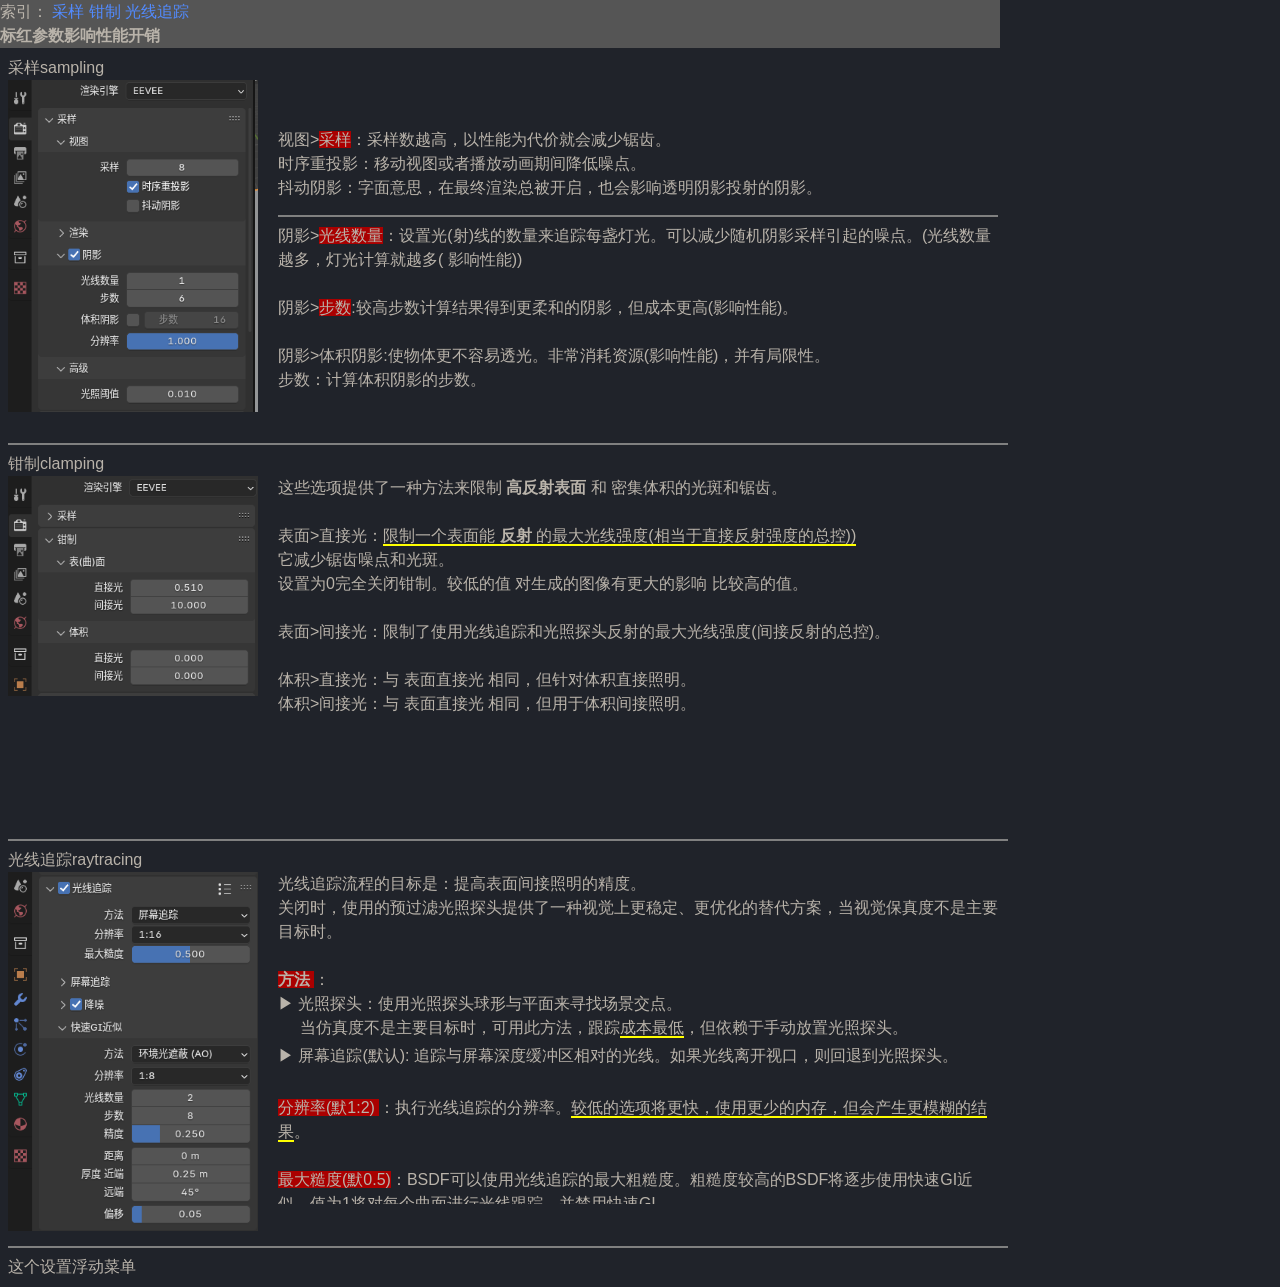
==== commit a7776b56: "Add files via upload" ====
--- a/index.html
+++ b/index.html
@@ -135,7 +135,7 @@
 分辨率(默1:2)
 </span>：执行光线追踪的分辨率。<span style="border-bottom:2px solid yellow;">较低的选项将更快，使用更少的内存，但会产生更模糊的结果</span>。<br><br>
 			 
-			 最大糙度(默0.5)：BSDF可以使用光线追踪的最大粗糙度。粗糙度较高的BSDF将逐步使用快速GI近似。<span style="border-bottom:2px solid yellow;">值为1将对每个曲面进行光线跟踪，并禁用快速GI</span>。<br><br>
+			  <span style="background-color:#aa0000">最大糙度(默0.5)</span>：BSDF可以使用光线追踪的最大粗糙度。粗糙度较高的BSDF将逐步使用快速GI近似。<span style="border-bottom:2px solid yellow;">值为1将对每个曲面进行光线跟踪，并禁用快速GI</span>。<br>总结：默认0.5时，表示使用一半的计算光线追踪与快速gi近似，越低的值使用更多快速gi近似模拟，越高的值使用计算光线跟踪，性能消耗就越大。<br><br>
 			 
 			 <strong>屏幕追踪</strong>：设置控制屏幕空间光线跟踪的行为。<br><br>
 			 ▶ <span style="background-color:#aa0000">精度(默0.25)</span>：增加屏幕空间光线追踪的精度，但降低了最大跟踪距离。<br>&nbsp;&nbsp;&nbsp;&nbsp;&nbsp;<span style="border-bottom:2px solid yellow;">增加精度同时也增加性能成本</span>。<br>
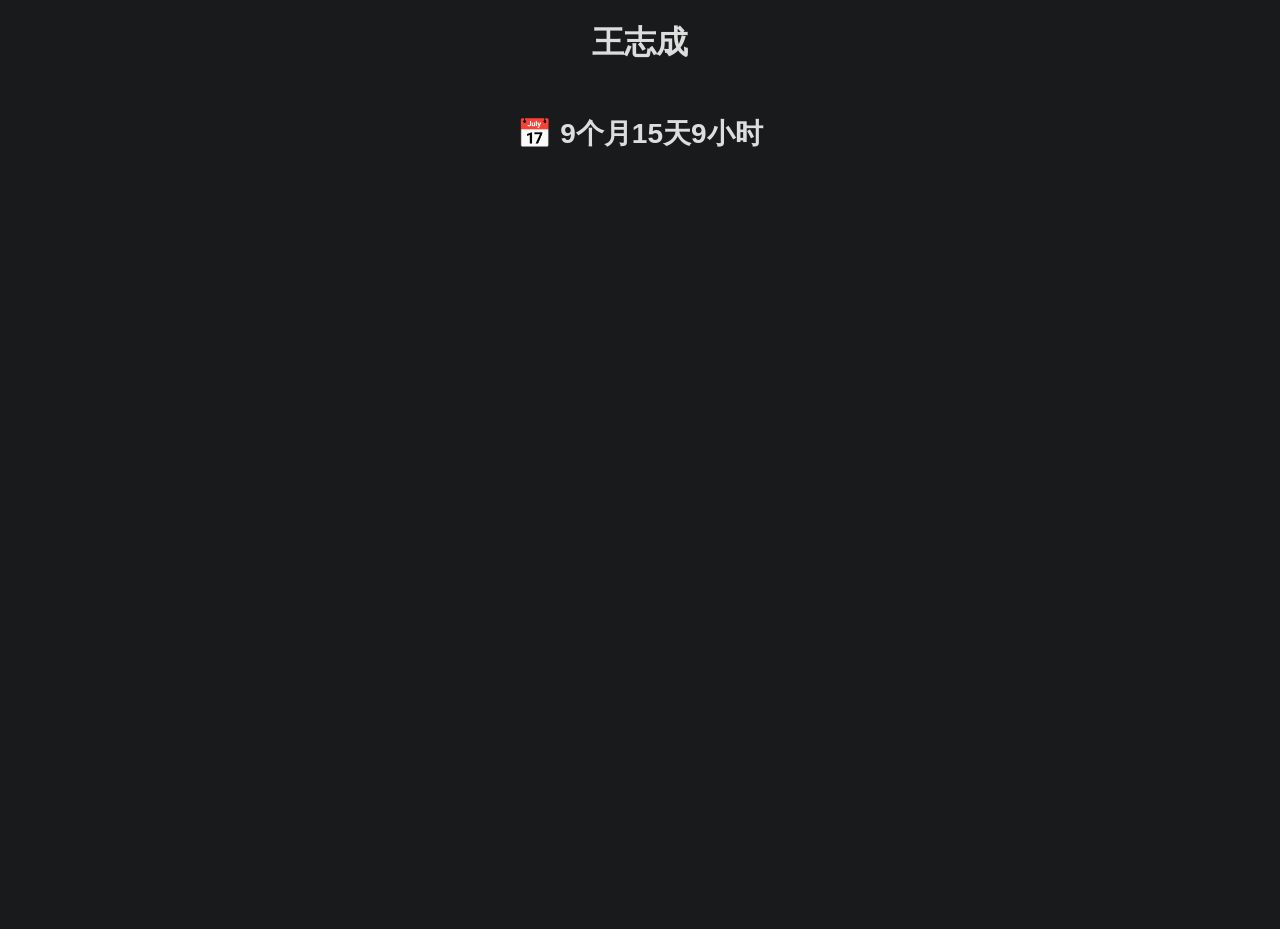
==== commit e4331da7: "提交初始代码" ====
--- a/index.html
+++ b/index.html
@@ -1,181 +1,13 @@
-<!DOCTYPE html>
-<html>
-	<head>
-		<meta charset="utf-8">
-		<title></title>
-		<!-- <link rel="stylesheet" href="index_files/css/style.css" type="text/css" charset="UTF-8" /> -->
-		<link rel="stylesheet" href="index_files/css/atomonedark.css" type="text/css" charset="UTF-8" />
-		<!-- <link rel="stylesheet" href="index_files/css/prism.css" type="text/css" charset="UTF-8" />
-		 -->
-		
-		<style >
-		  .container {
-		    display: flex;
-		    align-items:flex-start;
-		  }
-		  
-		  .border-box {
-		    border-bottom: 2px solid gray; /* 设置边框样式 */
-		    height: 2px; /* 设置高度 */
-		    width: 1000px; /* 设置宽度 */
-		    display: inline-block; /* 使div作为行内块显示 */
-		  }
-		  
-		  img {
-		    margin-right: 20px; /* 控制图像和文本之间的距离 */
-		  }
-		  
-		  .scroller {
-		                width: 720px;
-		                height: 332px;
-		                overflow-y: scroll;
-		                scrollbar-color: rebeccapurple green;
-		                scrollbar-width: 30px;
-		              }
-		 
-			
-			hr {
-				 background-color: gray;
-			}
-			
-			#fixed-span{
-				position: fixed;
-				top:0px;  /* 距离页面顶部10像素 */
-				left: 0px; /* 距离页面右侧10像素 */
-				background-color: #555555;
-				min-width: 1000px;
-				
-				
-			}
-			
-			html {
-			  scroll-behavior: smooth;
-			}
-			 
-			#myAnchor{
-			  display: block;
-			  position: relative;
-			  top: -50px; /* 调整到你希望的位置 */
-			  left: 0;
-			}
-
-		</style>
-	</head>
-	<body class='markdown-body' style="align-content: center;" >
-
-<span id="fixed-span">
-		索引：
-		<a  href="#link1">采样</a>
-		<a  href="#link2">钳制</a>
-		<a  href="#link3">光线追踪</a><br>
-		<strong>标红参数影响性能开销</strong> 
-		</span>
-<!-- 		<p>测试github网页功能 <a href="1.png" download>下载文件</a> p> -->
-
-		<a name="link1" id="myAnchor"></a><br><br>
-		<div>采样sampling</div>
-		 
-		<div class="container" >
-			
-		  <img src="index_files/img/sampling.png" alt="示例图片" title="采样" width="250px">
-		
-		  <p class="scroller">
-			  <br><br>
-			  视图><span style="background-color:#aa0000">采样</span>：采样数越高，以性能为代价就会减少锯齿。<br>
-			  时序重投影：移动视图或者播放动画期间降低噪点。<br>
-			  抖动阴影：字面意思，在最终渲染总被开启，也会影响透明阴影投射的阴影。<br>
-			  <span class="border-box"></span>
-			  阴影><span style="background-color:#aa0000">光线数量</span>：设置光(射)线的数量来追踪每盏灯光。可以减少随机阴影采样引起的噪点。(光线数量越多，灯光计算就越多( 影响性能))<br><br>
-			  阴影><span style="background-color:#aa0000">步数</span>:较高步数计算结果得到更柔和的阴影，但成本更高(影响性能)。<br><br>
-			  阴影>体积阴影:使物体更不容易透光。非常消耗资源(影响性能)，并有局限性。<br>步数：计算体积阴影的步数。<br><br>
-			  <span style="background-color:#aa0000">分辨率</span>：阴影贴图的分辨率百分比。(设置更小分辨率应该可以提升视口性能)
-			  <span class="border-box"></span>
-			  高级>光照阈值：低值提升性能。用于计算切断灯光影响的距离。
-			  <br><br><br><br><br><br><br><br><br><br>
-		  </p>
-		
-		</div>
-		<span class="border-box"></span>
-		
-		<a name="link2" id="myAnchor"></a>
-		<div>钳制clamping</div>
-		 
-		<div class="container" >
-			
-		  <img src="index_files/img/clamping.png" alt="示例图片"w title="采样" width="250px">
-		
-		  <p class="scroller">
-			  这些选项提供了一种方法来限制 <strong>高反射表面</strong> 和 密集体积的光斑和锯齿。<br><br>
-			  表面>直接光：<span style="border-bottom:2px solid yellow;">限制一个表面能<strong> 反射 </strong>的最大光线强度(相当于直接反射强度的总控))</span><br>它减少锯齿噪点和光斑。<br>设置为0完全关闭钳制。较低的值 对生成的图像有更大的影响 比较高的值。<br><br>
-			  表面>间接光：限制了使用光线追踪和光照探头反射的最大光线强度(间接反射的总控)。
-			  <br><br>
-			  体积>直接光：与 表面直接光 相同，但针对体积直接照明。<br>
-			  体积>间接光：与 表面直接光 相同，但用于体积间接照明。
-			  <br><br><br><br><br><br><br><br><br><br>
-		  </p>
-		
-		</div>
-		<span class="border-box"></span>
-		
-		<a name="link3" id="myAnchor"></a>
-		<div>光线追踪raytracing</div>
-		 
-		<div class="container" >
-			
-		  <img src="index_files/img/Raytracing.png" alt="示例图片"w title="采样" width="250px">
-		
-		  <p class="scroller">
-			 光线追踪流程的目标是：提高表面间接照明的精度。<br>关闭时，使用的预过滤光照探头提供了一种视觉上更稳定、更优化的替代方案，当视觉保真度不是主要目标时。<br><br>
-			 <strong><span style="background-color:#aa0000">方法
-</span></strong>：<br>
-			 ▶ 光照探头：使用光照探头球形与平面来寻找场景交点。<br>&nbsp;&nbsp;&nbsp;&nbsp;&nbsp;当仿真度不是主要目标时，可用此方法，跟踪<span style="border-bottom:2px solid yellow;">成本最低</span>，但依赖于手动放置光照探头。<br>
-			 <span style="line-height: 2;">▶ </span>屏幕追踪(默认): 追踪与屏幕深度缓冲区相对的光线。如果光线离开视口，则回退到光照探头。<br><br> 
-			 
-			 <span style="background-color:#aa0000">
-分辨率(默1:2)
-</span>：执行光线追踪的分辨率。<span style="border-bottom:2px solid yellow;">较低的选项将更快，使用更少的内存，但会产生更模糊的结果</span>。<br><br>
-			 
-			  <span style="background-color:#aa0000">最大糙度(默0.5)</span>：BSDF可以使用光线追踪的最大粗糙度。粗糙度较高的BSDF将逐步使用快速GI近似。<span style="border-bottom:2px solid yellow;">值为1将对每个曲面进行光线跟踪，并禁用快速GI</span>。<br>总结：默认0.5时，表示使用一半的计算光线追踪与快速gi近似，越低的值使用更多快速gi近似模拟，越高的值使用计算光线跟踪，性能消耗就越大。<br><br>
-			 
-			 <strong>屏幕追踪</strong>：设置控制屏幕空间光线跟踪的行为。<br><br>
-			 ▶ <span style="background-color:#aa0000">精度(默0.25)</span>：增加屏幕空间光线追踪的精度，但降低了最大跟踪距离。<br>&nbsp;&nbsp;&nbsp;&nbsp;&nbsp;<span style="border-bottom:2px solid yellow;">增加精度同时也增加性能成本</span>。<br>
-			 <span style="line-height: 2;">▶ </span>厚（宽）度(默0.2)：在追踪过程中纳入深度缓存器内计算的像素厚度。<br>&nbsp;&nbsp;&nbsp;&nbsp;&nbsp;<span style="border-bottom:2px solid yellow;">较高的数值会将反射像素拉伸并增加闪烁。较低的数值可能会导致物体表面反射被裁剪或消失</span>。<br><br>
-			 <strong>降噪</strong>：从原始光线追踪输出中减少噪点量。<br><br>
-			 空间重复：重复使用来自相邻像素的光线。可能会在表面上引入一些漏光。<br>
-			 时序累积:通过重新投影最后的光线追踪结果来累积样本。这会去除光斑，但也会引入颜色偏差。<span style="border-bottom:2px solid yellow;">有助于视口时域稳定性和使渲染更快收敛</span>。人话总结：使用这个渲染速度快，能去除光斑。<br>
-			 双边过滤：使用双边滤波器模糊已解析的光线跟踪输出。<br><br>
-			 
-			 <strong><strong>快速GI近似</strong></strong>：快速全局光照近似（Fast GI Approximation）是光线追踪流程的备用方案。生成的输出噪声更少，并且能够比单独追踪的光线更有效地捕捉反弹光照。目前被实现为屏幕空间效果，并将继承所有相关的限制。<br><br>
-			 方法：确定用于计算快速GI近似值的方法。<br><br>
-			 ▶ 环境光遮蔽：使用场景交点以遮蔽来自光探头的远处光线。<span style="border-bottom:2px solid yellow;">这是最快的选择</span>。<br>
-			 <span style="line-height: 2;">▶ </span>全局照明(默认)：计算全局照明，考虑周围物体的反弹光线。(更智能同时计算量也更大)<br><br>
-			 
-			 <span style="background-color:#aa0000">分辨率</span>：使用多少分辨率，来计算快速全局照明。<br><span style="border-bottom:2px solid yellow;">低值更快并使用更少内存，但将产生更模糊的结果</span>。<br><br>
-			 光线数量：指定分辨率下每像素的GI光线的数量。 <span style="border-bottom:2px solid yellow;">更高的值减少噪点</span>。<br><br>
-			 
-			 步数：<br>每条GI光线的屏幕采样数量。 <span style="border-bottom:2px solid yellow;">更高的值将减少噪点并提高质量</span>。<br>步数越高，错过其他可能反射或阻挡光线的表面的机会就越小。这意味着 可以将“快速GI厚度”参数调整为较低的值，而不会损失太多的光反弹能量。<br><br>
-			 
-			 <span style="background-color:#aa0000">精度</span>:更高的值会提高场景与GI光线相交的精度。提高精度也 会增加性能成本。<br><br>
-			 
-			 距离：如果非零，则其他 表(曲)面将有助于 快速GI近似 的最大距离是多少？<br><br>
-			 
-			 厚度 近端：计算快速GI和环境遮蔽时表(曲)面的几何厚度。<span style="border-bottom:2px solid yellow;">减少漏光和接触遮挡缺失</span>。有效性与距着色点的距离成比例降低，遵循平方反比定律。<br><br>
-			 
-			 远端：计算快速GI和环境遮蔽时表(曲)面的角厚度。 <span style="border-bottom:2px solid yellow;">减少远处几何体的能量损失和遮挡缺失。较高的值会使非常薄的对象阻挡或反射过多的光线</span>。<br><br>
-			 
-			 偏移：偏移着色法向以减少自相交伪影。
-			 
-			 
-			 
-			 
-			 
-			 
-			  <br><br><br><br><br><br><br><br><br><br>
-		  </p>
-		
-		</div>
-		<span class="border-box"></span>
-		<div>这个设置浮动菜单</div>
+<!DOCTYPE html><html lang=en-US><meta charset=utf-8><title>My test page</title><style>body{color:#ddd;background-color:#191a1b;height:100vh;font-family:Microsoft YaHei,sans-serif}pre{scrollbar-color:rebeccapurple green;scrollbar-width:thin;background-color:#1d1f1f;padding:10px;font-size:14px;overflow-x:auto}a{color:#aa0}.my-container{max-width:800px;margin:20px auto;font-family:Segoe UI,sans-serif;overflow:hidden}</style><body>
+		<h1 style=text-align:center>王志成
 		
-	</body>
-</html>
+		<div id=time-display style=text-align:center;padding:50px;font-family:Arial,sans-serif;font-size:28px>
+
+			加载中...
+		</div>
+
+
+		<script src=./parcel-experiment.5f95d2fb.js></script>
+	
+
+</h1>
